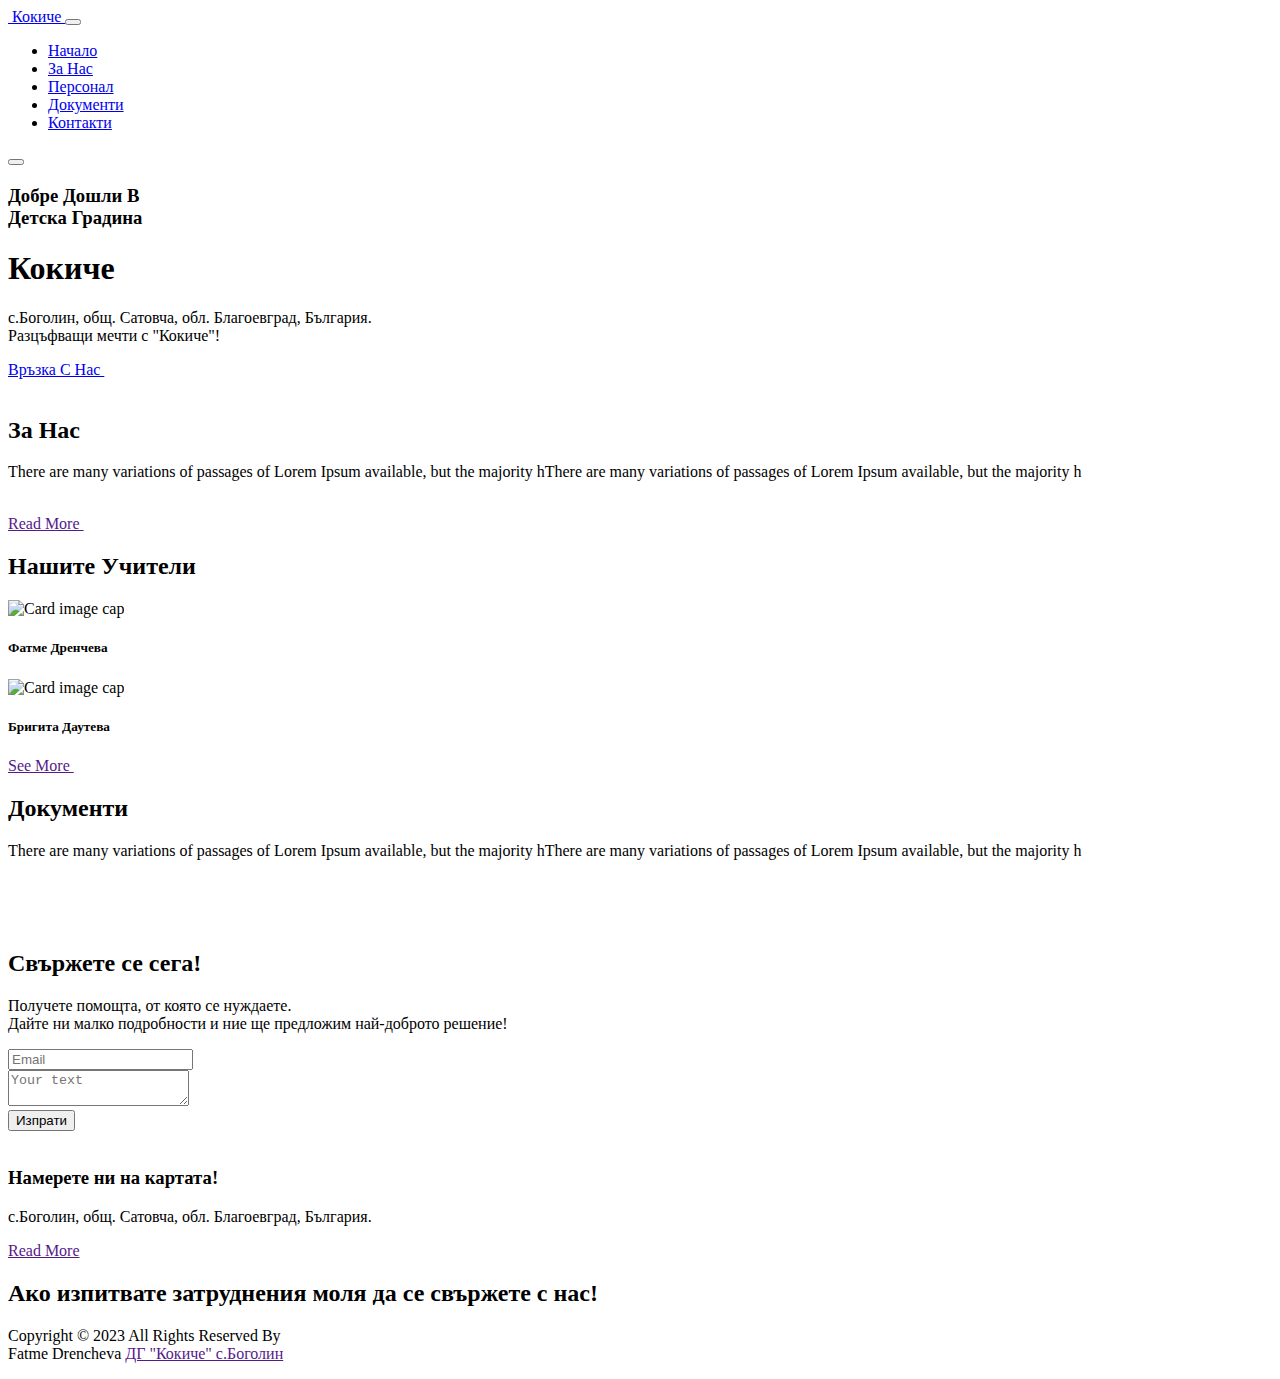
==== index.html @ 2c2c2b6e "add index outside" ====
<!DOCTYPE html>
<html>

<head>
  <!-- Basic -->
  <meta charset="utf-8" />
  <meta http-equiv="X-UA-Compatible" content="IE=edge" />
  <!-- Mobile Metas -->
  <meta name="viewport" content="width=device-width, initial-scale=1, shrink-to-fit=no" />
  <!-- Site Metas -->
  <meta name="keywords" content="" />
  <meta name="description" content="" />
  <meta name="author" content="" />

  <title>ДГ Кокиче</title>




  <!-- bootstrap core css -->
  <link rel="stylesheet" type="text/css" href="css/bootstrap.css" />
  <!-- progress barstle -->
  <link rel="stylesheet" href="css/css-circular-prog-bar.css">
  <!-- fonts style -->
  <link href="https://fonts.googleapis.com/css?family=Poppins:400,700&display=swap" rel="stylesheet">
  <!-- font wesome stylesheet -->
  <link rel="stylesheet" href="https://maxcdn.bootstrapcdn.com/font-awesome/4.3.0/css/font-awesome.min.css">
  <!-- Custom styles for this template -->
  <link href="css/style.css" rel="stylesheet" />
  <!-- responsive style -->
  <link href="css/responsive.css" rel="stylesheet" />




  <link rel="stylesheet" href="css/css-circular-prog-bar.css">


</head>

<body>
  <div class="top_container">
    <!-- header section strats -->
    <header class="header_section">
      <div class="container">
        <nav class="navbar navbar-expand-lg custom_nav-container ">
          <a class="navbar-brand" href="index.html">
            <img src="images/logo.png" alt="">
            <span>
              Кокиче
            </span>
          </a>
          <button class="navbar-toggler" type="button" data-toggle="collapse" data-target="#navbarSupportedContent"
            aria-controls="navbarSupportedContent" aria-expanded="false" aria-label="Toggle navigation">
            <span class="navbar-toggler-icon"></span>
          </button>

          <div class="collapse navbar-collapse" id="navbarSupportedContent">
            <div class="d-flex ml-auto flex-column flex-lg-row align-items-center">
              <ul class="navbar-nav  ">
                <li class="nav-item active">
                  <a class="nav-link" href="index.html"> Начало <span class="sr-only">(current)</span></a>
                </li>
                <li class="nav-item ">
                  <a class="nav-link" href="about.html"> За Нас </a>
                </li>

                <li class="nav-item ">
                  <a class="nav-link" href="teacher.html"> Персонал </a>
                </li>

                <li class="nav-item">
                  <a class="nav-link" href="vehicle.html"> Документи </a>
                </li> 

                <li class="nav-item">
                  <a class="nav-link" href="contact.html">Контакти</a>
                </li>

              </ul>
              <form class="form-inline my-2 my-lg-0 ml-0 ml-lg-4 mb-3 mb-lg-0">
                <button class="btn  my-2 my-sm-0 nav_search-btn" type="submit"></button>
              </form>
            </div>
        </nav>
      </div>
    </header>
    <section class="hero_section ">
      <div class="hero-container container">
        <div class="hero_detail-box">
          <h3>
            Добре Дошли В  <br>
            Детска Градина  <br>
          </h3>
          <h1>
            Кокиче
          </h1>
          <p>
            с.Боголин, общ. Сатовча, обл. Благоевград, България. 
            <br>
           Разцъфващи мечти с "Кокиче"!
          </p>
          <div class="hero_btn-continer">
            <a href="contact.html" class="call_to-btn btn_white-border">
              <span >
                Връзка С Нас
              </span>
              <img src="images/right-arrow.png" alt="">
            </a>
          </div>
        </div>
        <div class="hero_img-container">
          <div>   <!--  images/hero.png  -->
            <img src="images/hero.png" alt="" class="img-fluid">
          </div>
        </div>
      </div>
    </section>
  </div>
  <!-- end header section -->

  <!-- about section -->
  <section class="about_section layout_padding">
    <div class="container">
      <h2 class="main-heading ">
        За Нас
      </h2>
      <p class="text-center">
        There are many variations of passages of Lorem Ipsum available, but the majority hThere are many variations of
        passages of Lorem Ipsum available, but the majority h
      </p>
      <div class="about_img-box ">
        <img src="images/kids.jpg" alt="" class="img-fluid w-100">
      </div>
      <div class="d-flex justify-content-center mt-5">
        <a href="" class="call_to-btn  ">

          <span>
            Read More
          </span>
          <img src="images/right-arrow.png" alt="">
        </a>
      </div>
    </div>
  </section>


  <!-- about section -->

  <!-- teacher section -->
  <section class="teacher_section layout_padding-bottom">
    <div class="container">
      <h2 class="main-heading ">
        Нашите Учители
      </h2>
      <p class="text-center">
       
      </p>
      <div class="teacher_container layout_padding2">
        <div class="card-deck">
          <div class="card">
            <img class="card-img-top" src="images/teacher-1.jpg" alt="Card image cap">
            <div class="card-body">
              <h5 class="card-title">Фатме Дренчева</h5>
            </div>
          </div>
          <div class="card">
            <img class="card-img-top" src="images/teacher-2.jpg" alt="Card image cap">
            <div class="card-body">
              <h5 class="card-title">Бригита Даутева</h5>
            </div>

          </div>
          

          

          </div>
        </div>
      </div>


      <div class="d-flex justify-content-center mt-3">
        <a href="" class="call_to-btn  ">

          <span>
            See More
          </span>
          <img src="images/right-arrow.png" alt="">
        </a>
      </div>
    </div>
  </section>

  <!-- teacher section -->

  
  <section class="vehicle_section layout_padding">
    <div class="container">
      <h2 class="main-heading ">
        Документи
      </h2>
      <p class="text-center">
        There are many variations of passages of Lorem Ipsum available, but the majority hThere are many variations of
        passages of Lorem Ipsum available, but the majority h
      </p>
      <div class="layout_padding-top">
        <div id="carouselExampleControls" class="carousel slide" data-ride="carousel">
          <div class="carousel-inner">
            <div class="carousel-item active">
              <div class="vehicle_img-box ">
                <img src="" alt="" class="img-fluid w-100">
              </div>
            </div>
            <div class="carousel-item">
              <div class="vehicle_img-box ">
                <img src="" alt="" class="img-fluid w-100">
              </div>
            </div>
            <div class="carousel-item">
              <div class="vehicle_img-box ">
                <img src="" alt="" class="img-fluid w-100">
              </div>
            </div>
          </div>
          <a class="carousel-control-prev" href="#carouselExampleControls" role="button" data-slide="prev">
            <span class="carousel-control-prev-icon" aria-hidden="true"></span>
            <span class="sr-only">Previous</span>
          </a>
          <a class="carousel-control-next" href="#carouselExampleControls" role="button" data-slide="next">
            <span class="carousel-control-next-icon" aria-hidden="true"></span>
            <span class="sr-only">Next</span>
          </a>
        </div>
      </div>

    </div>
  </section>


  <!-- vehicle section -->
  <!-- client section -->
  <!-- <section class="client_section layout_padding">
    <div class="container">
      <h2 class="main-heading ">
        Our Students Feedback
      </h2>
      <p class="text-center">
        There are many variations of passages of Lorem Ipsum available, but the majority hThere are many variations of
        passages of Lorem Ipsum available, but the majority h
      </p>
      <div class="layout_padding2">
        <div class="client_container d-flex flex-column">
          <div class="client_detail d-flex align-items-center">
            <div class="client_img-box ">
              <img src="images/student.png" alt="">
            </div>
            <div class="client_detail-box">
              <h4>
                Veniam Quis
              </h4>
              <span>
                (exercitation)
              </span>
            </div>
          </div>
          <div class="client_text mt-4">
            <p>
              "Lorem ipsum dolor sit amet, consectetur adipiscing elit, sed do eiusmod tempor incididunt ut labore et
              dolore magna aliqua. Ut enim ad minim veniam, quis nostrud exercitation ullamco laboris nisi ut aliquip ex
              ea commodo consequat. Duis aute irure dolor in reprehenderit in voluptate velit esse cillum dolore eu
              fugiat
              nulla pariatur. Excepteur sint occaecat cupidatat non proident, sunt in culpa qui officia deserunt mollit
              anim id est laborum."


            </p>
          </div>
        </div>
      </div>
    </div>
  </section>




  client section -->

  <!-- contact section -->

  <section class="contact_section layout_padding-bottom">
    <div class="container">

      <h2 class="main-heading">
        Свържете се сега!

      </h2>
      <p class="text-center">
        Получете помощта, от която се нуждаете. <br>
        Дайте ни малко подробности и ние ще предложим най-доброто решение! 

      </p>
      <div class="">
        <div class="contact_section-container">
          <div class="row">
            <div class="col-md-6 mx-auto">
              <div class="contact-form">
                <form
                action="https://formspree.io/f/mzblkkap"
                method="POST"
              >
                  <div>
                    <input type="email" name="email" placeholder="Email">
                  </div>
                  <div>
                    <textarea name="message" placeholder="Your text" class="input_message" ></textarea>
                  </div>
                  
                  <div class="d-flex justify-content-center">
                    <button type="submit" class="btn_on-hover">
                      Изпрати
                    </button>
                  </div>
                </form>
              </div>
            </div>
          </div>
        </div>
      </div>

    </div>
  </section>


  <!-- end contact section -->

  <!-- admission section -->
  <section class="admission_section ">
    <div class="container-fluid position-relative">
      <div class="row h-100">
        <div id="map" class="h-100 w-100 ">
        </div>
        <div class="container">
          <div class="admission_container position-absolute">
            <div class="admission_img-box">
              <img src="images/kidss.jpg" alt="">
            </div>
            <div class="admission_detail">
              <h3>
               Намерете ни на картата!
              </h3>
              <p class="mt-3 mb-4">
                с.Боголин, общ. Сатовча, обл. Благоевград, България. 
              </p>
              <div class="">
                <a href="" class="admission_btn btn_on-hover">
                  Read More
                </a>
              </div>

            </div>
          </div>
        </div>
      </div>
    </div>
  </section>






  <!-- admission section -->


  <!-- landing section -->
  <section class="landing_section layout_padding">
    <div class="container">
      <h2 class="main-heading">
        Ако изпитвате затруднения моля да се свържете с нас!

      </h2>
      <h2 class="main-heading number_heading">
        

      </h2>
      <p class="landing_detail text-center">
  

      </p>
    </div>
  </section>

  <!-- end landing section -->




  <!-- footer section -->
  <section class="container-fluid footer_section">
    <p>
      Copyright &copy; 2023 All Rights Reserved By <br> 
      Fatme Drencheva
      <a href="">ДГ "Кокиче" с.Боголин</a>
    </p>
  </section>
  <!-- footer section -->

  <script type="text/javascript" src="js/jquery-3.4.1.min.js"></script>
  <script type="text/javascript" src="js/bootstrap.js"></script>

  <script>
    // This example adds a marker to indicate the position of Bondi Beach in Sydney,
    // Australia.
    function initMap() {
      var map = new google.maps.Map(document.getElementById('map'), {
        zoom: 11,
        center: {
          lat: 40.645037,
          lng: -73.880224
        },
      });

      var image = 'images/maps-and-flags.png';
      var beachMarker = new google.maps.Marker({
        position: {
          lat: 40.645037,
          lng: -73.880224
        },
        map: map,
        icon: image
      });
    }
  </script>
  <!-- google map js -->
  <script src="https://maps.googleapis.com/maps/api/js?key=AIzaSyA8eaHt9Dh5H57Zh0xVTqxVdBFCvFMqFjQ&callback=initMap">
  </script>
  <!-- end google map js -->
</body>

</html>
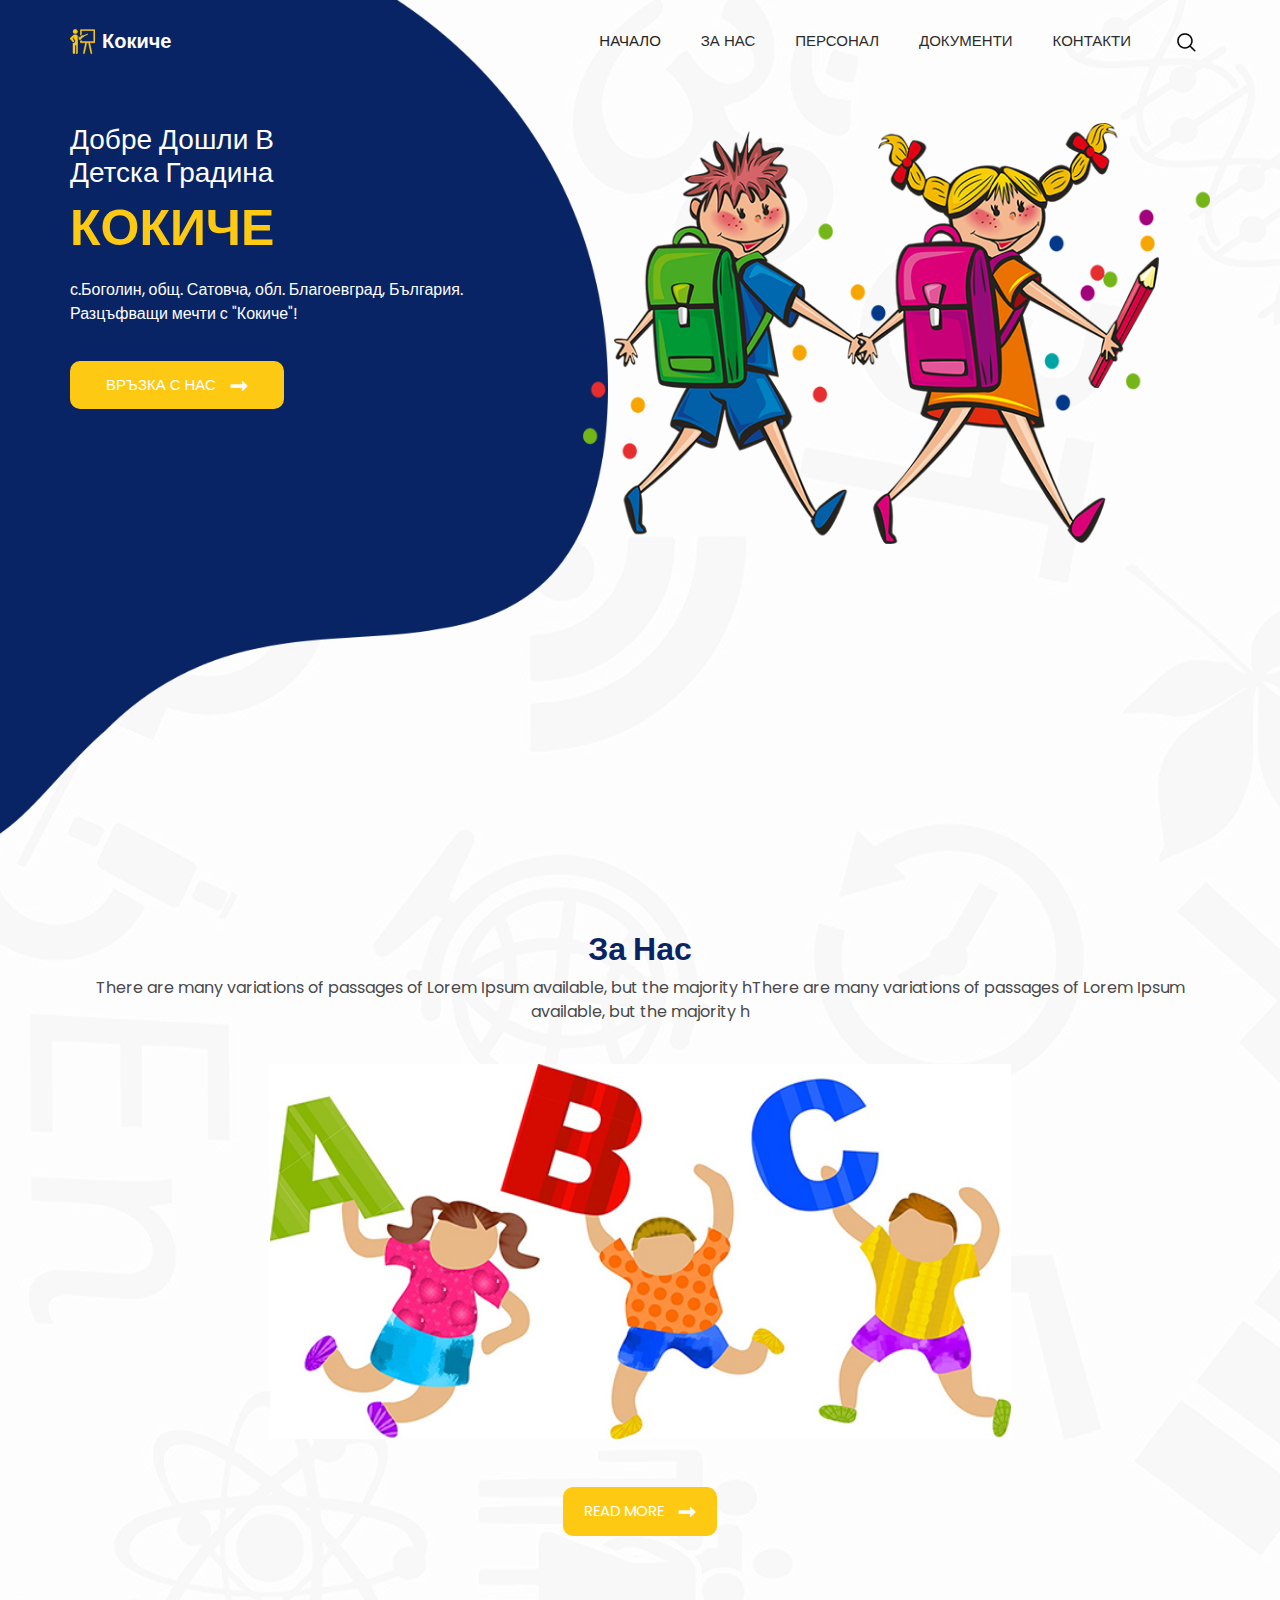
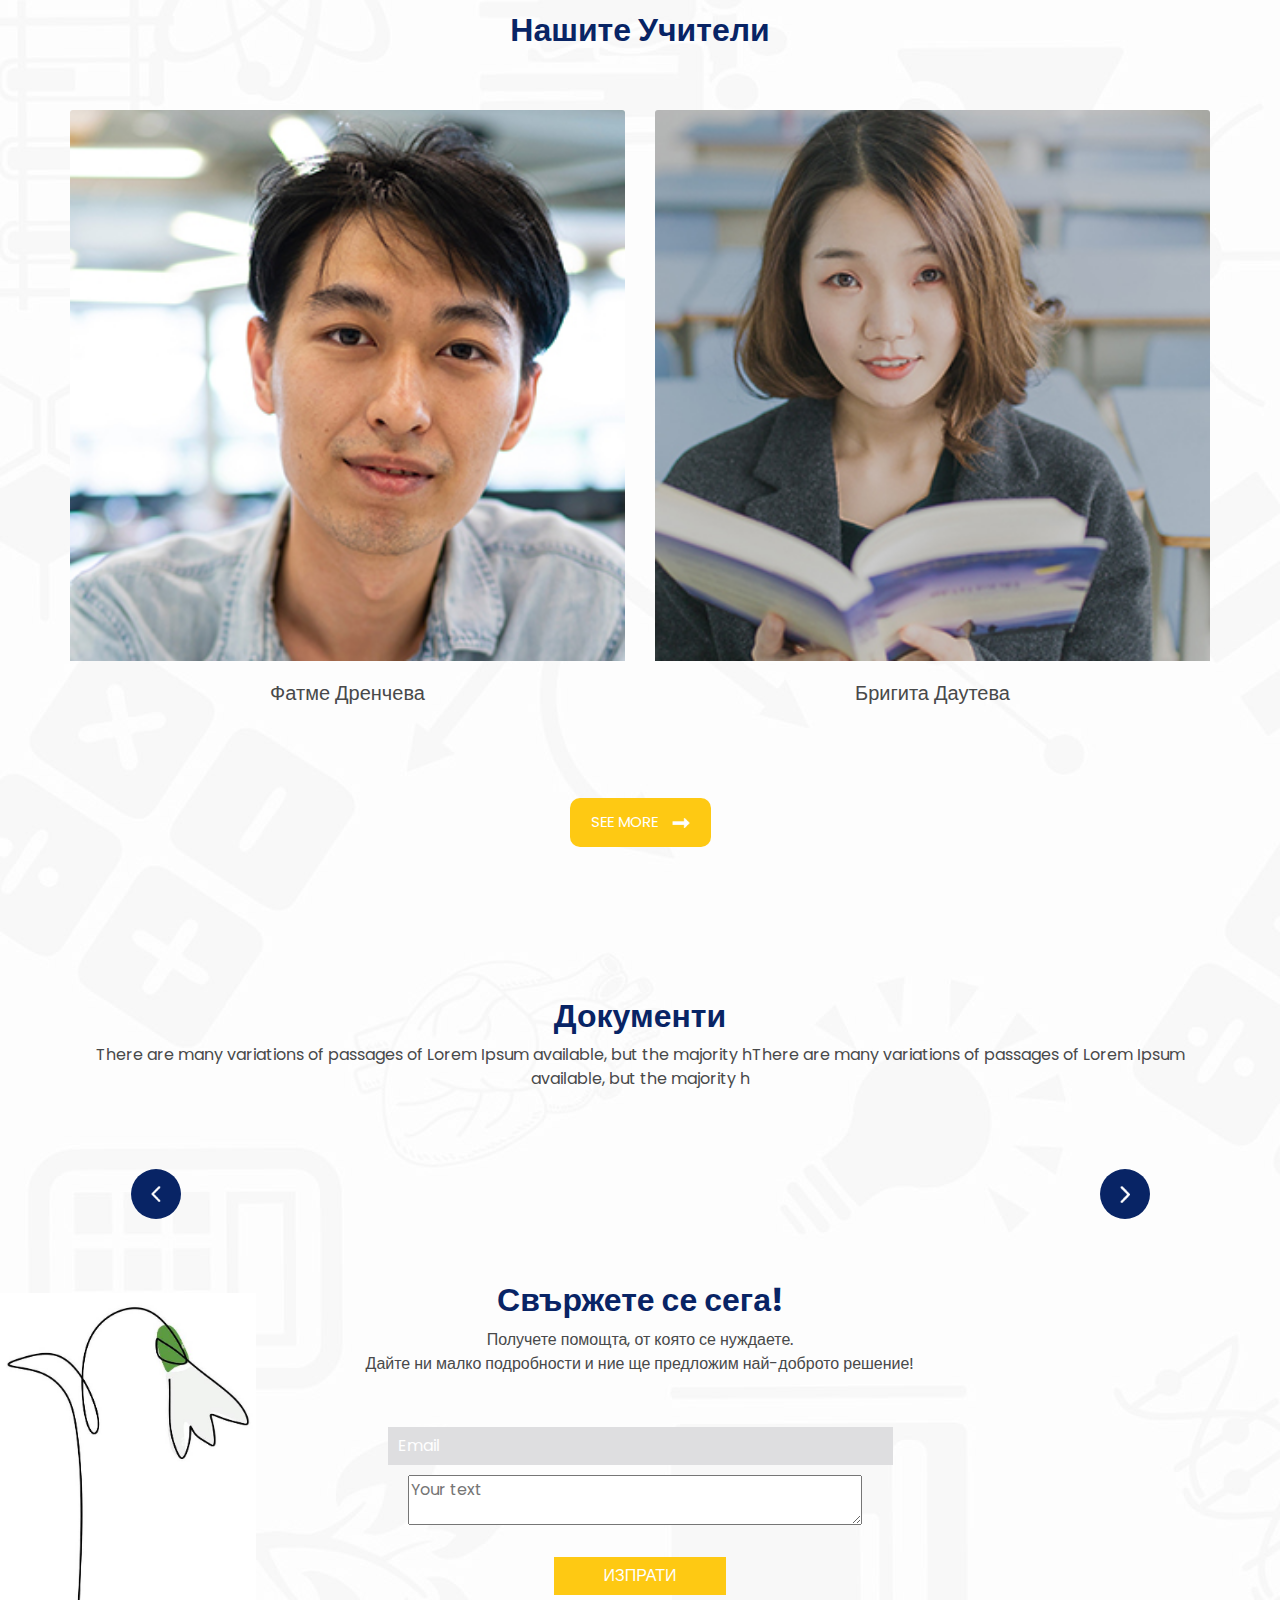
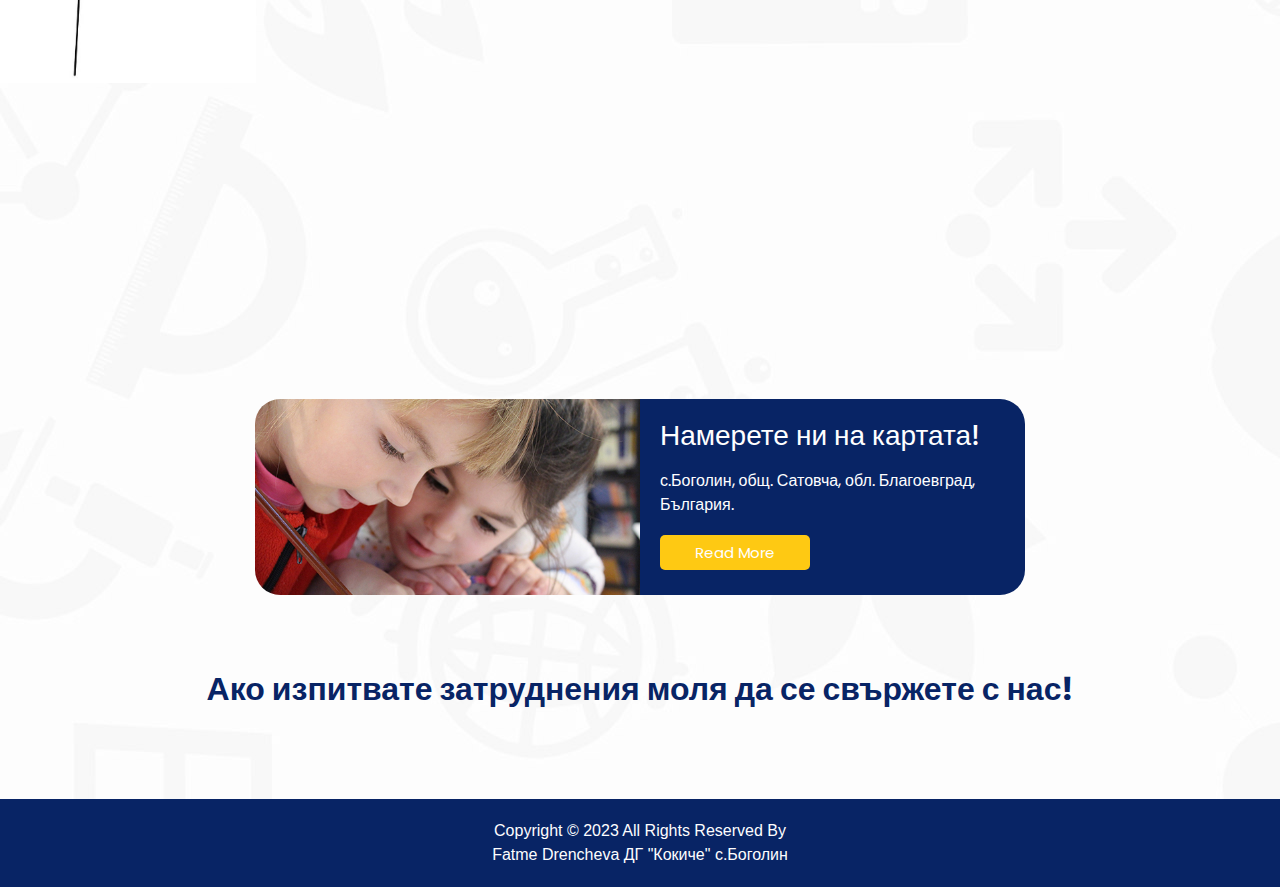
==== commit 72c6176f: "Update index.html" ====
--- a/index.html
+++ b/index.html
@@ -17,18 +17,20 @@
 
 
 
-  <!-- bootstrap core css -->
-  <link rel="stylesheet" type="text/css" href="css/bootstrap.css" />
-  <!-- progress barstle -->
-  <link rel="stylesheet" href="css/css-circular-prog-bar.css">
-  <!-- fonts style -->
-  <link href="https://fonts.googleapis.com/css?family=Poppins:400,700&display=swap" rel="stylesheet">
-  <!-- font wesome stylesheet -->
-  <link rel="stylesheet" href="https://maxcdn.bootstrapcdn.com/font-awesome/4.3.0/css/font-awesome.min.css">
-  <!-- Custom styles for this template -->
-  <link href="css/style.css" rel="stylesheet" />
-  <!-- responsive style -->
-  <link href="css/responsive.css" rel="stylesheet" />
+  <!-- bootstrap core css -->
+  <link rel="stylesheet" type="text/css" href="bootstrap.css" />
+  <!-- progress barstle -->
+  <link rel="stylesheet" href="css-circular-prog-bar.css">
+  <!-- fonts style -->
+  <link href="https://fonts.googleapis.com/css?family=Poppins:400,700&display=swap" rel="stylesheet">
+  <!-- font wesome stylesheet -->
+  <link rel="stylesheet" href="https://maxcdn.bootstrapcdn.com/font-awesome/4.3.0/css/font-awesome.min.css">
+  <!-- Custom styles for this template -->
+  <link href="style.css" rel="stylesheet" />
+  <!-- responsive style -->
+  <link href="responsive.css" rel="stylesheet" />
+
+
 
 
 
--- a/style.css
+++ b/style.css
@@ -0,0 +1,441 @@
+body {
+  font-family: 'Poppins', sans-serif;
+
+  color: #48494a;
+  background-image: url(../images/body-bg.jpg);
+}
+
+.layout_padding {
+  padding: 75px 0;
+}
+
+.layout_padding2 {
+  padding: 45px 0;
+}
+
+.layout_padding2-top {
+  padding-top: 45px;
+}
+
+.layout_padding-top {
+  padding-top: 75px;
+}
+
+.layout_padding-bottom {
+  padding-bottom: 75px;
+}
+
+.call_to-btn {
+  display: inline-block;
+  padding: 12px 20px;
+  border-radius: 10px;
+  font-size: 15px;
+  text-transform: uppercase;
+  background-color: #fec913;
+  border: 1px solid transparent;
+  color: #fff;
+  transition: all 0.3s ease 0s;
+}
+
+.hero_section .call_to-btn {
+  padding: 12px 35px;
+}
+
+.call_to-btn img {
+  width: 18px;
+  margin-left: 10px;
+}
+
+.btn_on-hover {
+  transition: all 0.3s ease 0s;
+}
+
+.call_to-btn:hover,
+.btn_on-hover:hover {
+  color: #fff;
+  -webkit-box-shadow: 0px 5px 10px -5px rgba(0, 0, 0, 0.7);
+  -moz-box-shadow: 0px 5px 10px -5px rgba(0, 0, 0, 0.7);
+  box-shadow: 0px 5px 10px -5px rgba(0, 0, 0, 0.7);
+  color: #fff;
+  transform: translateY(-7px);
+}
+
+.main-heading {
+  color: #082465;
+  font-weight: bold;
+  text-align: center;
+}
+
+/*header section*/
+
+.header_section {
+  padding-top: 10px;
+}
+
+nav.navbar.navbar-expand-lg {
+
+  padding: 10px 0;
+}
+
+.custom_nav-container.navbar-expand-lg .navbar-nav .nav-link {
+  padding: 10px 20px;
+  color: #2d2c2c;
+  font-size: 15px;
+  text-align: center;
+  text-transform: uppercase;
+}
+
+.custom_nav-container.navbar-expand-lg .navbar-nav .nav-item.active .nav-link {
+  color: #232323;
+}
+
+a,
+a:hover,
+a:focus {
+  text-decoration: none;
+}
+
+a:hover,
+a:focus {
+  color: initial;
+}
+
+.btn,
+.btn:focus {
+  outline: none !important;
+  box-shadow: none;
+}
+
+.top_container {
+  height: 95vh;
+  position: relative;
+}
+
+.top_container::before {
+  content: "";
+  position: absolute;
+  width: 48%;
+  height: 100%;
+  background: url(../images/hero-bg.png);
+  background-size: cover;
+  background-position: right bottom;
+  background-repeat: no-repeat;
+  z-index: -1;
+}
+
+.top_container.sub_pages::before {
+  background-size: 400px 200px;
+  background-position: top left;
+}
+
+.top_container.sub_pages {
+  height: 35vh;
+}
+
+.top_container.sub_page {
+  height: auto;
+}
+
+.navbar-brand img {
+  width: 25px;
+  margin-right: 7px;
+}
+
+
+.custom_nav-container .nav_search-btn {
+  background-image: url(../images/search-icon.png);
+  background-size: 22px;
+  background-repeat: no-repeat;
+  background-position-y: 7px;
+  width: 35px;
+  height: 35px;
+  padding: 0;
+  border: none;
+}
+
+.navbar-brand {
+  display: flex;
+  align-items: center;
+}
+
+.navbar-brand span {
+  font-size: 20px;
+  font-weight: 700;
+  color: #fefefe;
+}
+
+.custom_nav-container {
+  z-index: 99999;
+  padding: 15px 0;
+}
+
+.custom_nav-container .navbar-toggler {
+  outline: none;
+}
+
+.custom_nav-container .navbar-toggler .navbar-toggler-icon {
+  background-image: url(../images/menu.png);
+  background-size: 40px;
+}
+
+/*end header section*/
+
+/* hero section */
+.hero-container {
+  display: flex;
+  padding-top: 50px;
+  padding-bottom: 75px;
+}
+
+.hero_detail-box {
+  width: 45%;
+}
+
+.hero_img-container {
+  width: 55%;
+}
+
+.hero_detail-box {
+  color: #fefeff;
+}
+
+.hero_detail-box h1 {
+  text-transform: uppercase;
+  font-size: 50px;
+  color: #fec913;
+  font-weight: bold;
+}
+
+
+.hero_detail-box p {
+  margin-top: 20px;
+  margin-bottom: 35px;
+}
+
+
+/* end hero section */
+
+/* about section */
+.about_img-box {
+  width: 65%;
+  margin: 40px auto;
+}
+
+/* about section */
+
+/* teacher container */
+.teacher_section .card {
+  border: none;
+  background-color: transparent;
+}
+
+.teacher_section .card-title {
+  text-align: center;
+  color: #48494a;
+}
+
+/* end teacher container */
+
+/* vehicle section */
+.vehicle_img-box {
+  width: 60%;
+  margin: 0 auto;
+}
+
+.vehicle_section .carousel-control-prev,
+.vehicle_section .carousel-control-next {
+  opacity: 1;
+}
+
+.vehicle_section .carousel-control-prev-icon,
+.vehicle_section .carousel-control-next-icon {
+  width: 50px;
+  height: 50px;
+  background-color: #082465;
+  border-radius: 100%;
+  background-size: 10px;
+  background-position: center;
+}
+
+.vehicle_section .carousel-control-prev-icon {
+  background-image: url(../images/prev.png);
+}
+
+.vehicle_section .carousel-control-next-icon {
+  background-image: url(../images/next.png);
+}
+
+
+
+/* end vehicle section */
+
+/* client section */
+.client_section {
+  background-image: url(../images/shape-1.png);
+  background-repeat: no-repeat;
+
+  background-position: right;
+
+  background-size: 18%;
+}
+
+.client_container {
+  width: 80%;
+  margin: 0 auto;
+  padding: 35px;
+  background-color: #fefeff;
+  -webkit-box-shadow: 0px 0px 5px 0px rgba(163, 158, 163, 1);
+  -moz-box-shadow: 0px 0px 5px 0px rgba(163, 158, 163, 1);
+  box-shadow: 0px 0px 5px 0px rgba(163, 158, 163, 1);
+  border-radius: 20px;
+}
+
+.client_detail-box h4 {
+  color: #082465;
+}
+
+.client_detail-box span {
+  text-transform: uppercase;
+  color: #48494a;
+}
+
+.client_detail .client_img-box {
+  width: 100px;
+  margin-right: 15px;
+}
+
+.client_detail .client_img-box img {
+  width: 100%;
+}
+
+
+
+
+/* end client section */
+
+
+/* contact section */
+.contact_section {
+  background-image: url(../images/snowflake.jpg);
+  background-repeat: no-repeat;
+  background-size: 20%;
+  background-position: left center;
+}
+
+.contact-form {
+  padding: 25px;
+  border-radius: 20px;
+}
+
+.contact-form input {
+  border: none;
+  outline: none;
+  background-color: #dedee0;
+  width: 100%;
+  margin: 10px 0;
+  padding: 7px 10px;
+}
+
+.contact-form .input_message {
+  height: 50px;
+  width: 90%;
+  margin-left: 20px;
+}
+
+.contact-form input::placeholder {
+  color: #fff;
+}
+
+.contact-form button {
+  border: none;
+  outline: none;
+  padding: 7px 50px;
+  text-transform: uppercase;
+  margin-top: 25px;
+  background-color: #fec913;
+  color: #fff;
+}
+
+/* end contact section */
+
+/* admission section */
+
+
+.admission_section .container-fluid.position-relative {
+  height: 500px;
+}
+
+.admission_container {
+  width: 770px;
+  bottom: 0;
+  left: 50%;
+  transform: translateX(-50%);
+  display: flex;
+}
+
+
+.admission_img-box {
+  width: 50%;
+  border-radius: 25px 0 0 25px;
+  overflow: hidden;
+}
+
+.admission_detail {
+  width: 50%;
+  background-color: #082465;
+  padding: 20px;
+  color: #fefeff;
+  border-radius: 0 25px 25px 0;
+}
+
+
+.admission_img-box img {
+  width: 100%;
+}
+
+.admission_detail .admission_btn {
+  background-color: #fec913;
+  padding: 7px 35px;
+  color: #fefeff;
+  font-size: 15px;
+  border-radius: 5px;
+}
+
+/* end admission section */
+
+/* call section */
+.call_section h2 {
+  text-align: center;
+  margin: 15px 0;
+}
+
+.landing_section .number_heading {
+  color: #fec913;
+}
+
+.landing_section p {
+  text-align: center;
+  margin-top: 15px;
+}
+
+/* end call section */
+
+/* footer section*/
+
+.footer_section {
+  background-color: #082465;
+  padding: 20px 0;
+  font-family: "Roboto", sans-serif;
+}
+
+.footer_section p {
+  color: #fdfdfe;
+  margin: 0;
+  text-align: center;
+}
+
+.footer_section a {
+  color: #fdfdfe;
+}
+
+/* end footer section*/--- a/responsive.css
+++ b/responsive.css
@@ -0,0 +1,167 @@
+@media (max-width: 1120px) {}
+
+@media (max-width: 992px) {
+
+
+    .top_container {
+        height: auto;
+    }
+
+    .top_container.sub_pages {
+        height: auto;
+    }
+
+    .top_container.sub_pages::before {
+        background-size: cover;
+    }
+
+    .client_box-container {
+
+        width: 90%;
+
+    }
+
+    .service_detail-container {
+        width: 90%;
+    }
+
+    .hero-container {
+        flex-direction: column;
+    }
+
+    .hero_detail-box {
+        width: 100%;
+        margin-bottom: 45px;
+    }
+
+    .hero_img-container {
+        width: 100%;
+    }
+
+    .top_container::before {
+        width: 200%;
+
+    }
+
+    .custom_nav-container.navbar-expand-lg .navbar-nav .nav-item.active .nav-link,
+    .custom_nav-container.navbar-expand-lg .navbar-nav .nav-link {
+
+        color: #fff;
+    }
+
+    .custom_nav-container .nav_search-btn {
+        background-image: url(../images/search-icon-mobile.png);
+        background-position: center;
+    }
+}
+
+@media (max-width: 820px) {
+    .admission_container {
+        width: 450px;
+        flex-direction: column;
+    }
+
+    .admission_img-box,
+    .admission_detail {
+        width: 100%;
+    }
+
+    .admission_img-box {
+        border-radius: 25px 25px 0 0
+    }
+
+    .admission_detail {
+        border-radius: 0 0 25px 25px;
+    }
+}
+
+@media (max-width: 768px) {
+
+
+    .hero_detail-box {
+        text-align: center;
+    }
+
+
+
+}
+
+@media (max-width: 576px) {
+    .vehicle_img-box {
+        width: 80%;
+    }
+
+    .carousel-control-prev,
+    .carousel-control-next {
+        top: 150%;
+    }
+
+    .carousel-control-prev {
+        left: 30%;
+    }
+
+    .carousel-control-next {
+        right: 30%;
+    }
+
+    .vehicle_section .carousel-control-prev-icon,
+    .vehicle_section .carousel-control-next-icon {
+        width: 35px;
+        height: 35px;
+        background-size: 8px;
+    }
+
+    .contact_section,
+    .client_section {
+        background-image: none;
+    }
+}
+
+@media (max-width: 480px) {
+    .vehicle_img-box {
+
+        width: 100%;
+
+    }
+
+    .admission_container {
+
+        width: 300px;
+    }
+
+    .client_container {
+        width: 100%;
+    }
+
+    .client_detail {
+
+        flex-direction: column;
+
+    }
+
+    .client_detail-box {
+
+        display: flex;
+        flex-direction: column;
+        align-items: center;
+
+    }
+
+    .client_detail .client_img-box {
+        width: 100px;
+        margin-right: 0px;
+        margin-bottom: 15px;
+    }
+
+}
+
+@media (max-width: 400px) {}
+
+@media (max-width: 360px) {}
+
+@media (min-width: 1200px) {
+    .container {
+        max-width: 1170px;
+    }
+
+}